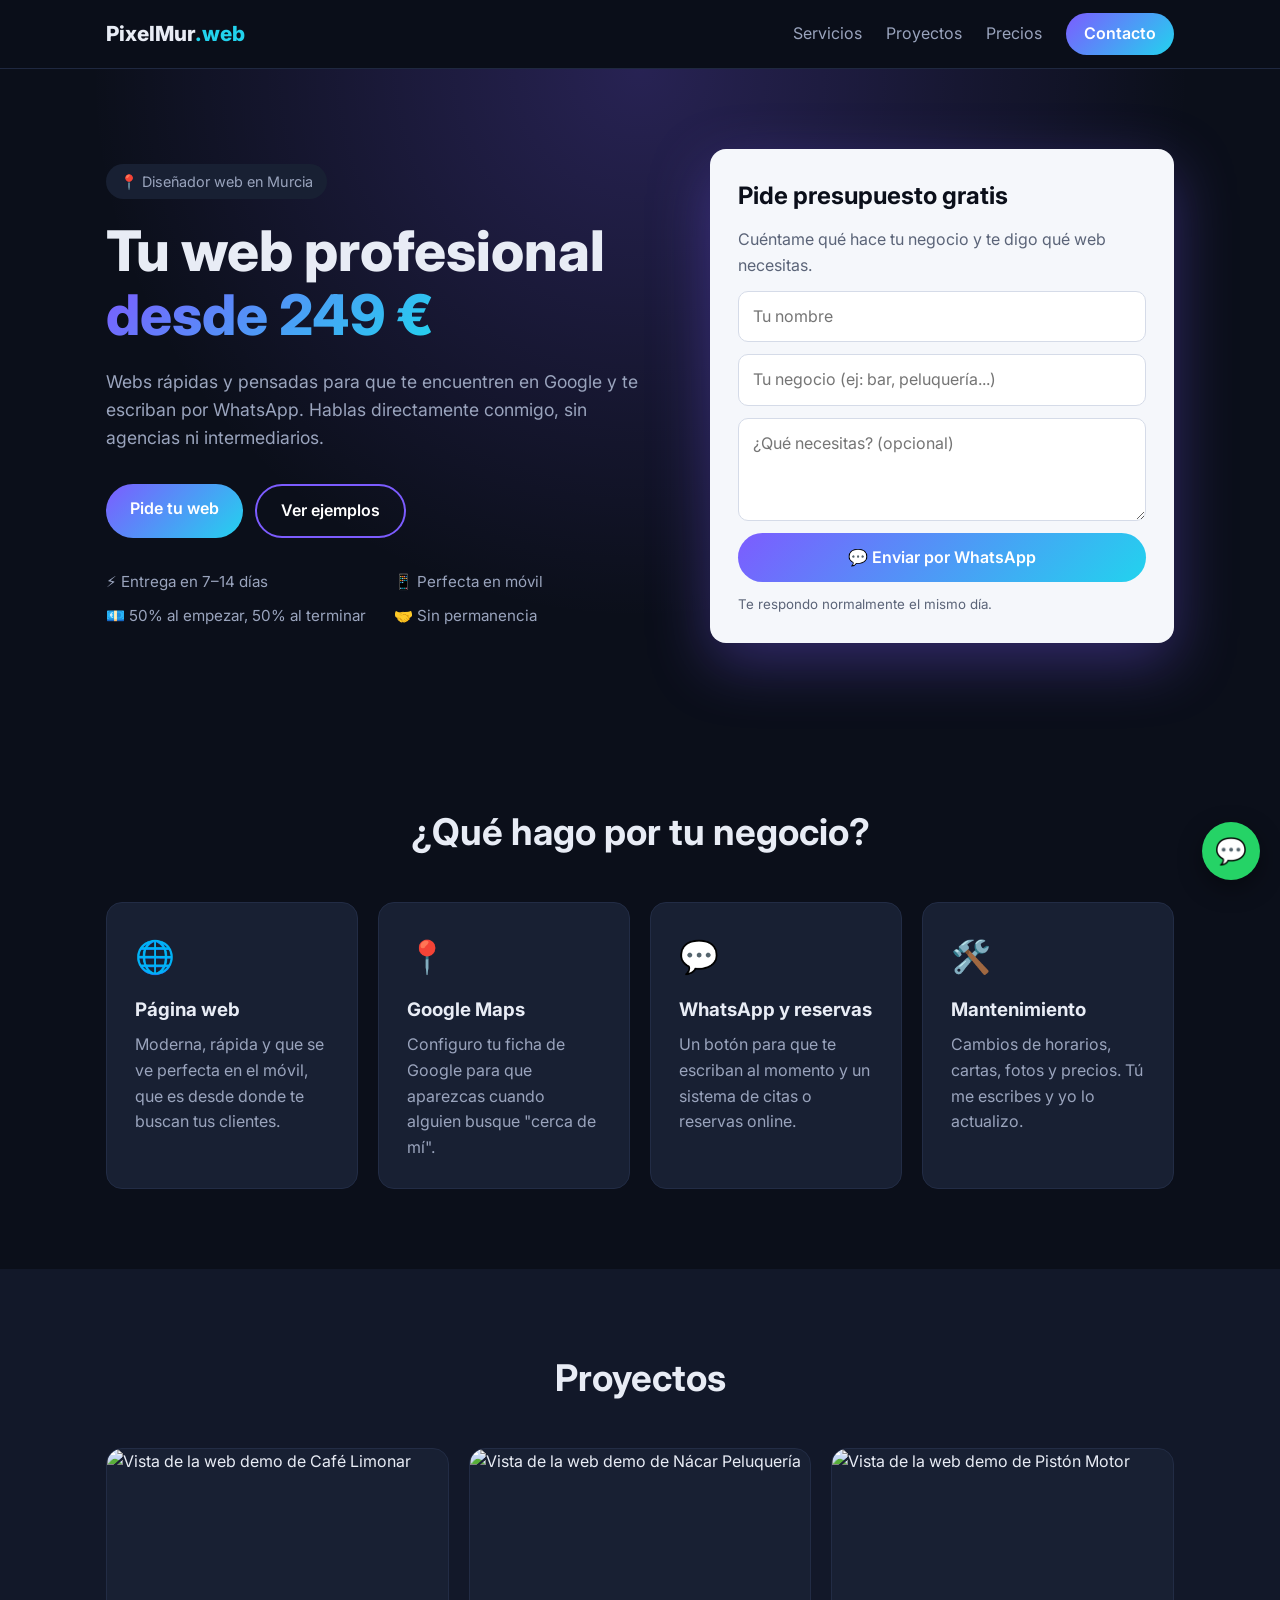
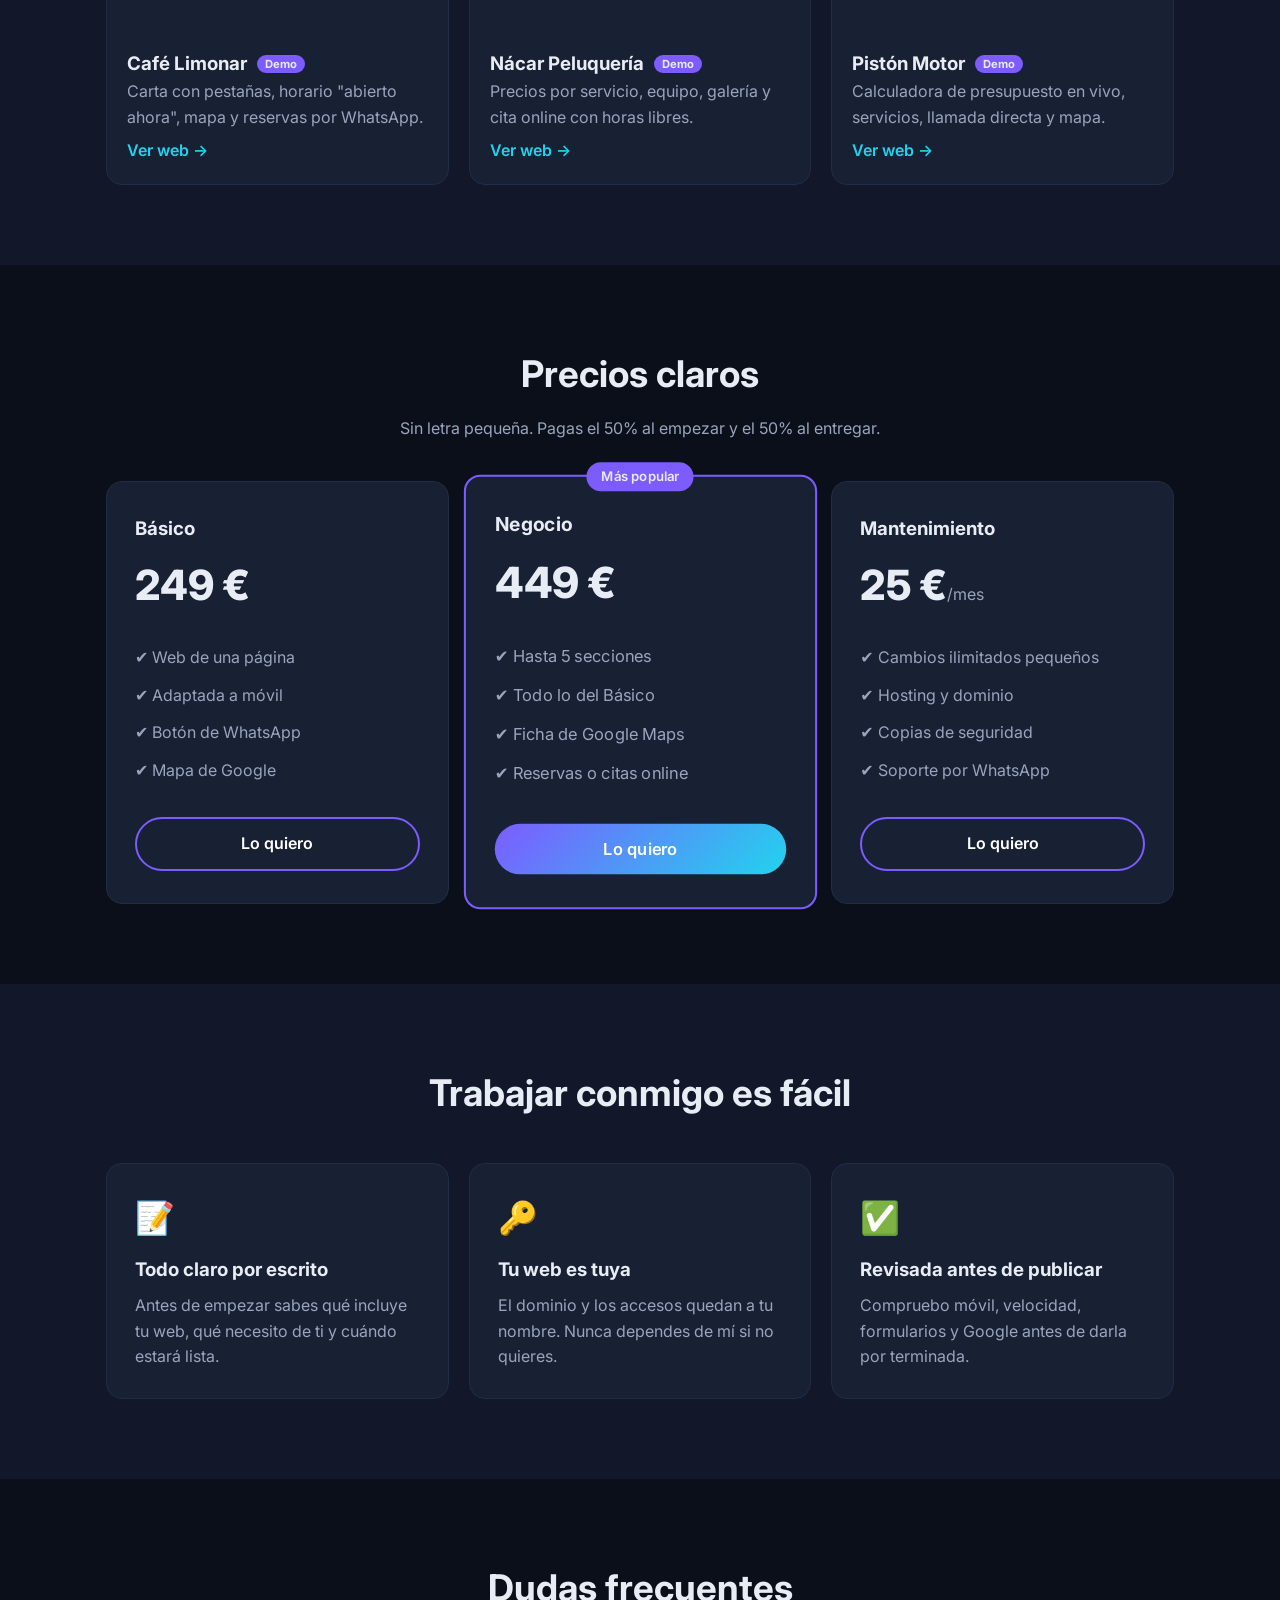
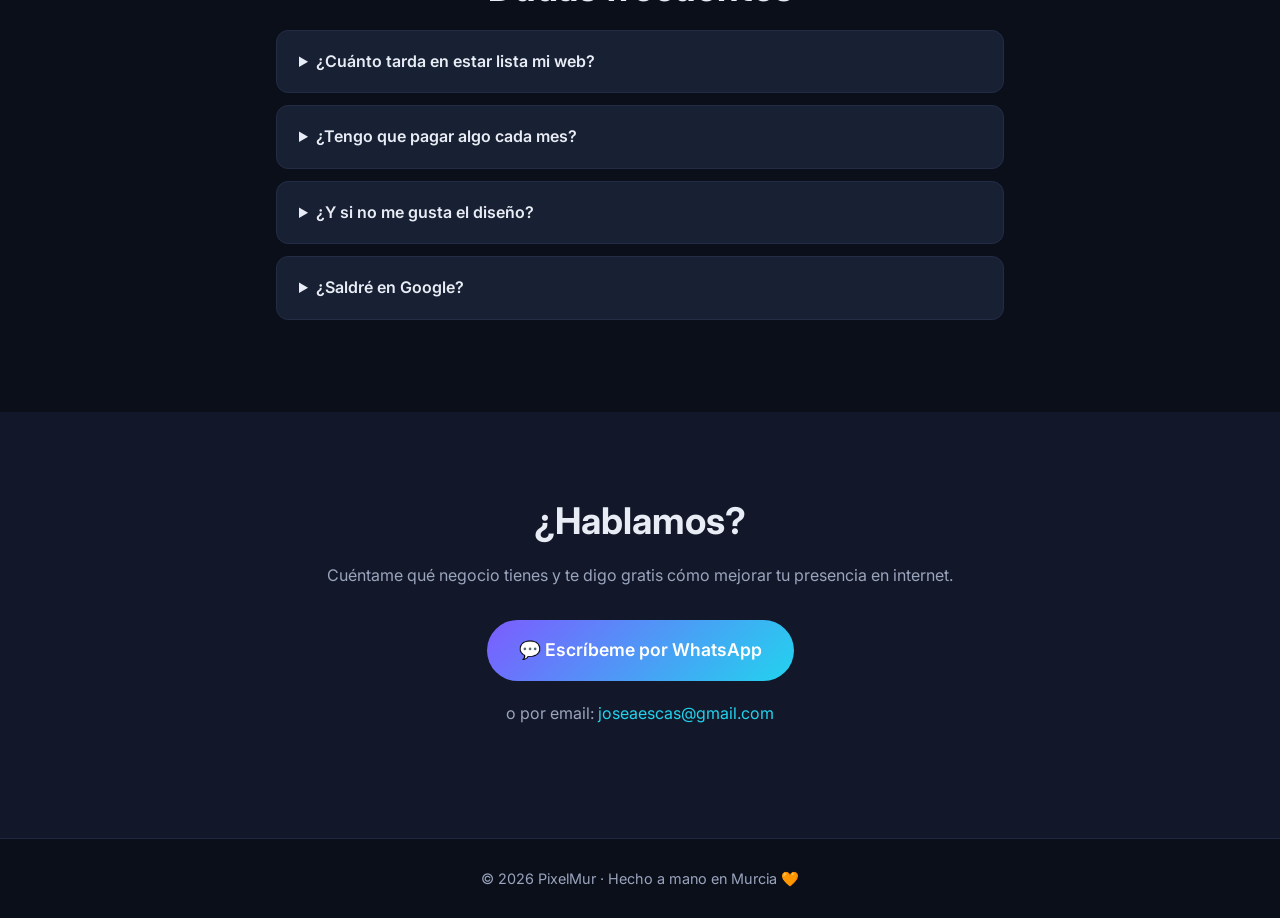
==== index.html @ f1390330 "Portfolio PixelMur con 3 demos Co-Authored-By: Claude Opus 5.5 <noreply@anthropic.com>" ====
<!DOCTYPE html>
<html lang="es">
<head>
  <meta charset="UTF-8">
  <!-- Esta línea hace que la web se vea bien en el móvil -->
  <meta name="viewport" content="width=device-width, initial-scale=1.0">
  <title>PixelMur · Páginas web para negocios en Murcia</title>
  <!-- La descripción es lo que sale en Google debajo del título -->
  <meta name="description" content="Diseño páginas web rápidas y modernas para negocios de Murcia: web, Google Maps, WhatsApp y reservas online.">
  <link rel="preconnect" href="https://fonts.googleapis.com">
  <link href="https://fonts.googleapis.com/css2?family=Inter:wght@400;600;800&display=swap" rel="stylesheet">
  <link rel="stylesheet" href="styles.css">
</head>
<body>

  <!-- ========== CABECERA / MENÚ ========== -->
  <header class="header">
    <div class="container header__inner">
      <a href="#" class="logo">PixelMur<span>.web</span></a>
      <nav class="nav">
        <a href="#servicios">Servicios</a>
        <a href="#proyectos">Proyectos</a>
        <a href="#precios">Precios</a>
        <a href="#contacto" class="btn btn--small">Contacto</a>
      </nav>
    </div>
  </header>

  <!-- ========== HERO (lo primero que se ve) ========== -->
  <!-- Hero en dos columnas: texto a la izquierda, formulario a la derecha -->
  <section class="hero">
    <div class="container hero__grid">
      <div class="hero__left">
        <p class="tag">📍 Diseñador web en Murcia</p>
        <h1>Tu web profesional <span class="highlight">desde 249 €</span></h1>
        <p class="hero__text">
          Webs rápidas y pensadas para que te encuentren en Google y te escriban por WhatsApp.
          Hablas directamente conmigo, sin agencias ni intermediarios.
        </p>
        <div class="hero__buttons">
          <a href="#contacto" class="btn">Pide tu web</a>
          <a href="#proyectos" class="btn btn--ghost">Ver ejemplos</a>
        </div>
        <!-- Puntos de confianza: resuelven dudas antes de que pregunten -->
        <ul class="trust">
          <li>⚡ Entrega en 7–14 días</li>
          <li>📱 Perfecta en móvil</li>
          <li>💶 50% al empezar, 50% al terminar</li>
          <li>🤝 Sin permanencia</li>
        </ul>
      </div>

      <!-- Formulario: al enviarlo abre WhatsApp con el mensaje ya escrito (ver script.js).
           No necesita servidor ni guarda datos. -->
      <form class="quote" id="quote-form">
        <h2>Pide presupuesto gratis</h2>
        <p>Cuéntame qué hace tu negocio y te digo qué web necesitas.</p>
        <input type="text" id="q-name" placeholder="Tu nombre" required>
        <input type="text" id="q-business" placeholder="Tu negocio (ej: bar, peluquería...)" required>
        <textarea id="q-msg" rows="3" placeholder="¿Qué necesitas? (opcional)"></textarea>
        <button type="submit" class="btn">💬 Enviar por WhatsApp</button>
        <small>Te respondo normalmente el mismo día.</small>
      </form>
    </div>
  </section>

  <!-- ========== SERVICIOS ========== -->
  <section id="servicios" class="section">
    <div class="container">
      <h2>¿Qué hago por tu negocio?</h2>
      <!-- "grid" coloca las tarjetas en columnas (mira styles.css) -->
      <div class="grid">
        <article class="card">
          <div class="card__icon">🌐</div>
          <h3>Página web</h3>
          <p>Moderna, rápida y que se ve perfecta en el móvil, que es desde donde te buscan tus clientes.</p>
        </article>
        <article class="card">
          <div class="card__icon">📍</div>
          <h3>Google Maps</h3>
          <p>Configuro tu ficha de Google para que aparezcas cuando alguien busque "cerca de mí".</p>
        </article>
        <article class="card">
          <div class="card__icon">💬</div>
          <h3>WhatsApp y reservas</h3>
          <p>Un botón para que te escriban al momento y un sistema de citas o reservas online.</p>
        </article>
        <article class="card">
          <div class="card__icon">🛠️</div>
          <h3>Mantenimiento</h3>
          <p>Cambios de horarios, cartas, fotos y precios. Tú me escribes y yo lo actualizo.</p>
        </article>
      </div>
    </div>
  </section>

  <!-- ========== PROYECTOS ========== -->
  <!-- Cada tarjeta enlaza a una demo de la carpeta demos/. Cuando tengas clientes, añade aquí sus webs -->
  <section id="proyectos" class="section section--alt">
    <div class="container">
      <h2>Proyectos</h2>
      <div class="grid grid--3">
        <!-- Proyecto real: toda la tarjeta es un enlace a la demo -->
        <a class="project project--link" href="demos/cafeteria/" target="_blank">
          <img class="project__photo" src="https://images.unsplash.com/photo-1554118811-1e0d58224f24?w=700&q=70" alt="Vista de la web demo de Café Limonar" loading="lazy">
          <div class="project__body">
            <h3>Café Limonar <span class="project__tag">Demo</span></h3>
            <p>Carta con pestañas, horario "abierto ahora", mapa y reservas por WhatsApp.</p>
            <p class="project__cta">Ver web →</p>
          </div>
        </a>
        <a class="project project--link" href="demos/peluqueria/" target="_blank">
          <img class="project__photo" src="https://images.unsplash.com/photo-1560066984-138dadb4c035?w=700&q=70" alt="Vista de la web demo de Nácar Peluquería" loading="lazy">
          <div class="project__body">
            <h3>Nácar Peluquería <span class="project__tag">Demo</span></h3>
            <p>Precios por servicio, equipo, galería y cita online con horas libres.</p>
            <p class="project__cta">Ver web →</p>
          </div>
        </a>
        <a class="project project--link" href="demos/taller/" target="_blank">
          <img class="project__photo" src="https://images.unsplash.com/photo-1619642751034-765dfdf7c58e?w=700&q=70" alt="Vista de la web demo de Pistón Motor" loading="lazy">
          <div class="project__body">
            <h3>Pistón Motor <span class="project__tag">Demo</span></h3>
            <p>Calculadora de presupuesto en vivo, servicios, llamada directa y mapa.</p>
            <p class="project__cta">Ver web →</p>
          </div>
        </a>
      </div>
    </div>
  </section>

  <!-- ========== PRECIOS ========== -->
  <section id="precios" class="section">
    <div class="container">
      <h2>Precios claros</h2>
      <p class="section__subtitle">Sin letra pequeña. Pagas el 50% al empezar y el 50% al entregar.</p>
      <div class="grid grid--3">
        <article class="price">
          <h3>Básico</h3>
          <p class="price__amount">249 €</p>
          <ul>
            <li>✔ Web de una página</li>
            <li>✔ Adaptada a móvil</li>
            <li>✔ Botón de WhatsApp</li>
            <li>✔ Mapa de Google</li>
          </ul>
          <a href="#contacto" class="btn btn--ghost">Lo quiero</a>
        </article>
        <!-- "price--featured" destaca el plan que más te interesa vender -->
        <article class="price price--featured">
          <p class="price__badge">Más popular</p>
          <h3>Negocio</h3>
          <p class="price__amount">449 €</p>
          <ul>
            <li>✔ Hasta 5 secciones</li>
            <li>✔ Todo lo del Básico</li>
            <li>✔ Ficha de Google Maps</li>
            <li>✔ Reservas o citas online</li>
          </ul>
          <a href="#contacto" class="btn">Lo quiero</a>
        </article>
        <article class="price">
          <h3>Mantenimiento</h3>
          <p class="price__amount">25 €<span>/mes</span></p>
          <ul>
            <li>✔ Cambios ilimitados pequeños</li>
            <li>✔ Hosting y dominio</li>
            <li>✔ Copias de seguridad</li>
            <li>✔ Soporte por WhatsApp</li>
          </ul>
          <a href="#contacto" class="btn btn--ghost">Lo quiero</a>
        </article>
      </div>
    </div>
  </section>

  <!-- ========== POR QUÉ YO / GARANTÍAS ========== -->
  <section class="section section--alt">
    <div class="container">
      <h2>Trabajar conmigo es fácil</h2>
      <div class="grid grid--3">
        <article class="card">
          <div class="card__icon">📝</div>
          <h3>Todo claro por escrito</h3>
          <p>Antes de empezar sabes qué incluye tu web, qué necesito de ti y cuándo estará lista.</p>
        </article>
        <article class="card">
          <div class="card__icon">🔑</div>
          <h3>Tu web es tuya</h3>
          <p>El dominio y los accesos quedan a tu nombre. Nunca dependes de mí si no quieres.</p>
        </article>
        <article class="card">
          <div class="card__icon">✅</div>
          <h3>Revisada antes de publicar</h3>
          <p>Compruebo móvil, velocidad, formularios y Google antes de darla por terminada.</p>
        </article>
      </div>
    </div>
  </section>

  <!-- ========== PREGUNTAS FRECUENTES ========== -->
  <!-- <details> es un desplegable nativo de HTML: no necesita JavaScript -->
  <section class="section">
    <div class="container faq">
      <h2>Dudas frecuentes</h2>
      <details>
        <summary>¿Cuánto tarda en estar lista mi web?</summary>
        <p>Entre 7 y 14 días desde que me envías los textos y las fotos de tu negocio.</p>
      </details>
      <details>
        <summary>¿Tengo que pagar algo cada mes?</summary>
        <p>No es obligatorio. El mantenimiento (25 €/mes) es opcional e incluye hosting, dominio y cambios. Si prefieres, te lo dejo todo configurado y lo gestionas tú.</p>
      </details>
      <details>
        <summary>¿Y si no me gusta el diseño?</summary>
        <p>Antes de programar te enseño una propuesta y hacemos los cambios que necesites. Pagas el segundo 50% solo cuando la web te convence.</p>
      </details>
      <details>
        <summary>¿Saldré en Google?</summary>
        <p>Preparo la web y tu ficha de Google Maps para que aparezcas en búsquedas de tu zona, como "peluquería en Murcia".</p>
      </details>
    </div>
  </section>

  <!-- ========== CONTACTO ========== -->
  <section id="contacto" class="section section--alt">
    <div class="container contact">
      <h2>¿Hablamos?</h2>
      <p>Cuéntame qué negocio tienes y te digo gratis cómo mejorar tu presencia en internet.</p>
      <!-- Tu WhatsApp: formato 34 + móvil, sin espacios -->
      <a class="btn btn--big" href="https://wa.me/34622577149?text=Hola,%20me%20interesa%20una%20web%20para%20mi%20negocio" target="_blank" rel="noopener">
        💬 Escríbeme por WhatsApp
      </a>
      <p class="contact__mail">o por email: <a href="mailto:joseaescas@gmail.com">joseaescas@gmail.com</a></p>
    </div>
  </section>

  <footer class="footer">
    <div class="container">
      <p>© 2026 PixelMur · Hecho a mano en Murcia 🧡</p>
    </div>
  </footer>

  <!-- Botón flotante de WhatsApp (siempre visible abajo a la derecha) -->
  <!-- Botón flotante con tu WhatsApp -->
  <a class="wa-float" href="https://wa.me/34622577149" target="_blank" rel="noopener" aria-label="Escríbeme por WhatsApp">💬</a>

  <script src="script.js"></script>
</body>
</html>
---- styles.css ----
/* =====================================================
   VARIABLES: cambia aquí los colores y cambia toda la web
   ===================================================== */
:root {
  --bg: #0b0f1a;          /* fondo principal (oscuro, estilo gamer/tech) */
  --bg-alt: #121829;      /* fondo de secciones alternas */
  --card: #182033;        /* fondo de tarjetas */
  --text: #e8ecf5;        /* texto principal */
  --muted: #9aa4bd;       /* texto secundario */
  --accent: #7c5cff;      /* color principal (morado) */
  --accent-2: #22d3ee;    /* color secundario (cian) */
  --radius: 16px;         /* esquinas redondeadas */
}

/* Reset básico: quita márgenes raros del navegador */
* { margin: 0; padding: 0; box-sizing: border-box; }

html { scroll-behavior: smooth; } /* scroll suave al pulsar el menú */

body {
  font-family: "Inter", system-ui, sans-serif;
  background: var(--bg);
  color: var(--text);
  line-height: 1.6;
}

a { color: inherit; text-decoration: none; }

/* El contenedor centra el contenido y limita su ancho */
.container {
  width: 100%;
  max-width: 1100px;
  margin: 0 auto;
  padding: 0 16px;
}

/* ========== BOTONES ========== */
.btn {
  display: inline-block;
  padding: 12px 24px;
  border-radius: 999px;
  font-weight: 600;
  background: linear-gradient(135deg, var(--accent), var(--accent-2));
  color: #fff;
  transition: transform .2s, box-shadow .2s;
}
.btn:hover {
  transform: translateY(-2px);
  box-shadow: 0 8px 24px rgba(124, 92, 255, .4);
}
.btn--ghost { background: transparent; border: 2px solid var(--accent); }
.btn--small { padding: 8px 18px; }
.btn--big { padding: 16px 32px; font-size: 1.1rem; }

/* ========== CABECERA ========== */
.header {
  position: sticky;   /* se queda fija arriba al hacer scroll */
  top: 0;
  z-index: 10;
  background: rgba(11, 15, 26, .85);
  backdrop-filter: blur(10px);
  border-bottom: 1px solid #1f2840;
}
.header__inner {
  display: flex;      /* pone logo y menú en la misma fila */
  justify-content: space-between;
  align-items: center;
  height: 68px;
}
.logo { font-weight: 800; font-size: 1.3rem; }
.logo span { color: var(--accent-2); }
.nav { display: flex; gap: 24px; align-items: center; }
.nav a:not(.btn) { color: var(--muted); }
.nav a:not(.btn):hover { color: var(--text); }

/* ========== HERO ========== */
.hero {
  padding: 110px 0 90px;
  text-align: center;
  background: radial-gradient(circle at 50% 0%, rgba(124, 92, 255, .25), transparent 60%);
}
.tag {
  display: inline-block;
  padding: 6px 14px;
  border-radius: 999px;
  background: var(--card);
  color: var(--muted);
  font-size: .9rem;
  margin-bottom: 20px;
}
.hero h1 {
  font-size: clamp(2rem, 6vw, 3.5rem); /* tamaño que se adapta a la pantalla */
  line-height: 1.15;
  font-weight: 800;
  margin-bottom: 20px;
}
.highlight {
  background: linear-gradient(135deg, var(--accent), var(--accent-2));
  -webkit-background-clip: text;
  background-clip: text;
  color: transparent;
}
.hero__text {
  max-width: 620px;
  margin: 0 auto 32px;
  color: var(--muted);
  font-size: 1.1rem;
}
.hero__buttons { display: flex; gap: 12px; flex-wrap: wrap; }

/* Hero en 2 columnas: texto | formulario */
.hero { text-align: left; padding: 80px 0; }
.hero__grid {
  display: grid;
  grid-template-columns: 1.2fr 1fr;
  gap: 48px;
  align-items: center;
}
.hero__text { margin: 0 0 32px; }

/* Lista de puntos de confianza en 2 columnas */
.trust {
  list-style: none;
  display: grid;
  grid-template-columns: 1fr 1fr;
  gap: 10px 20px;
  margin-top: 32px;
  color: var(--muted);
  font-size: .95rem;
}

/* Tarjeta del formulario (fondo claro para que destaque) */
.quote {
  background: #f5f7fb;
  color: #0b0f1a;
  padding: 28px;
  border-radius: var(--radius);
  box-shadow: 0 20px 60px rgba(124, 92, 255, .35);
  display: flex;
  flex-direction: column;
  gap: 12px;
}
.quote h2 { font-size: 1.5rem; }
.quote p, .quote small { color: #5b6478; }
.quote input, .quote textarea {
  font: inherit;
  padding: 12px 14px;
  border: 1px solid #d5dbe8;
  border-radius: 10px;
  background: #fff;
}
.quote input:focus, .quote textarea:focus { outline: 2px solid var(--accent); border-color: transparent; }
.quote .btn { border: none; cursor: pointer; font: inherit; font-weight: 600; }

/* ========== FAQ ========== */
.faq { max-width: 760px; }
.faq h2 { margin-bottom: 32px; }
.faq details {
  background: var(--card);
  border: 1px solid #222c45;
  border-radius: 12px;
  padding: 18px 22px;
  margin-bottom: 12px;
}
.faq summary { cursor: pointer; font-weight: 600; }
.faq details p { color: var(--muted); margin-top: 10px; }

/* ========== BOTÓN FLOTANTE WHATSAPP ========== */
.wa-float {
  position: fixed;
  right: 20px;
  bottom: 20px;
  width: 58px;
  height: 58px;
  border-radius: 50%;
  background: #25d366;
  display: grid;
  place-items: center;
  font-size: 1.6rem;
  box-shadow: 0 8px 24px rgba(0, 0, 0, .4);
  z-index: 20;
  transition: transform .2s;
}
.wa-float:hover { transform: scale(1.1); }

/* ========== SECCIONES ========== */
.section { padding: 80px 0; }
.section--alt { background: var(--bg-alt); }
.section h2 {
  font-size: clamp(1.6rem, 4vw, 2.3rem);
  text-align: center;
  margin-bottom: 12px;
}
.section__subtitle { text-align: center; color: var(--muted); margin-bottom: 40px; }
.section h2 + .grid { margin-top: 40px; }

/* GRID: columnas automáticas que se ajustan al ancho */
.grid {
  display: grid;
  grid-template-columns: repeat(auto-fit, minmax(230px, 1fr));
  gap: 20px;
}
.grid--3 { grid-template-columns: repeat(auto-fit, minmax(280px, 1fr)); }

/* ========== TARJETAS DE SERVICIOS ========== */
.card {
  background: var(--card);
  padding: 28px;
  border-radius: var(--radius);
  border: 1px solid #222c45;
  transition: transform .2s, border-color .2s;
}
.card:hover { transform: translateY(-4px); border-color: var(--accent); }
.card__icon { font-size: 2rem; margin-bottom: 12px; }
.card h3 { margin-bottom: 8px; }
.card p { color: var(--muted); }

/* ========== PROYECTOS ========== */
.project {
  background: var(--card);
  border-radius: var(--radius);
  overflow: hidden;
  border: 1px solid #222c45;
}
.project__body { padding: 20px; }

/* Tarjeta de proyecto con enlace y foto real */
.project--link { display: block; transition: transform .2s, border-color .2s; }
.project--link:hover { transform: translateY(-4px); border-color: var(--accent); }
.project__photo { width: 100%; height: 180px; object-fit: cover; display: block; }
.project__tag { font-family: "Inter", sans-serif; font-size: .7rem; padding: 2px 8px; border-radius: 999px; background: var(--accent); vertical-align: middle; margin-left: 6px; }
.project__cta { color: var(--accent-2) !important; font-weight: 600; margin-top: 8px; }
.project__body p { color: var(--muted); }

/* ========== PRECIOS ========== */
.price {
  position: relative;
  background: var(--card);
  padding: 32px 28px;
  border-radius: var(--radius);
  border: 1px solid #222c45;
  display: flex;
  flex-direction: column;
}
.price--featured { border: 2px solid var(--accent); transform: scale(1.03); }
.price__badge {
  position: absolute;
  top: -14px;
  left: 50%;
  transform: translateX(-50%);
  background: var(--accent);
  padding: 4px 14px;
  border-radius: 999px;
  font-size: .8rem;
  font-weight: 600;
}
.price__amount { font-size: 2.6rem; font-weight: 800; margin: 8px 0 20px; }
.price__amount span { font-size: 1rem; color: var(--muted); font-weight: 400; }
.price ul { list-style: none; margin-bottom: 28px; flex-grow: 1; }
.price li { padding: 6px 0; color: var(--muted); }
.price .btn { text-align: center; }

/* ========== CONTACTO ========== */
.contact { text-align: center; }
.contact > p { color: var(--muted); margin-bottom: 32px; }
.contact__mail { margin-top: 20px; color: var(--muted); }
.contact__mail a { color: var(--accent-2); }

/* ========== PIE ========== */
.footer {
  padding: 28px 0;
  text-align: center;
  color: var(--muted);
  font-size: .9rem;
  border-top: 1px solid #1f2840;
}

/* =====================================================
   MÓVIL: estas reglas solo se aplican en pantallas pequeñas
   ===================================================== */
@media (max-width: 900px) {
  .hero__grid { grid-template-columns: 1fr; } /* formulario debajo del texto */
}

@media (max-width: 640px) {
  .trust { grid-template-columns: 1fr; }
  .nav a:not(.btn) { display: none; } /* en móvil solo dejamos el botón */
  .hero { padding: 80px 0 60px; }
  .price--featured { transform: none; }
}
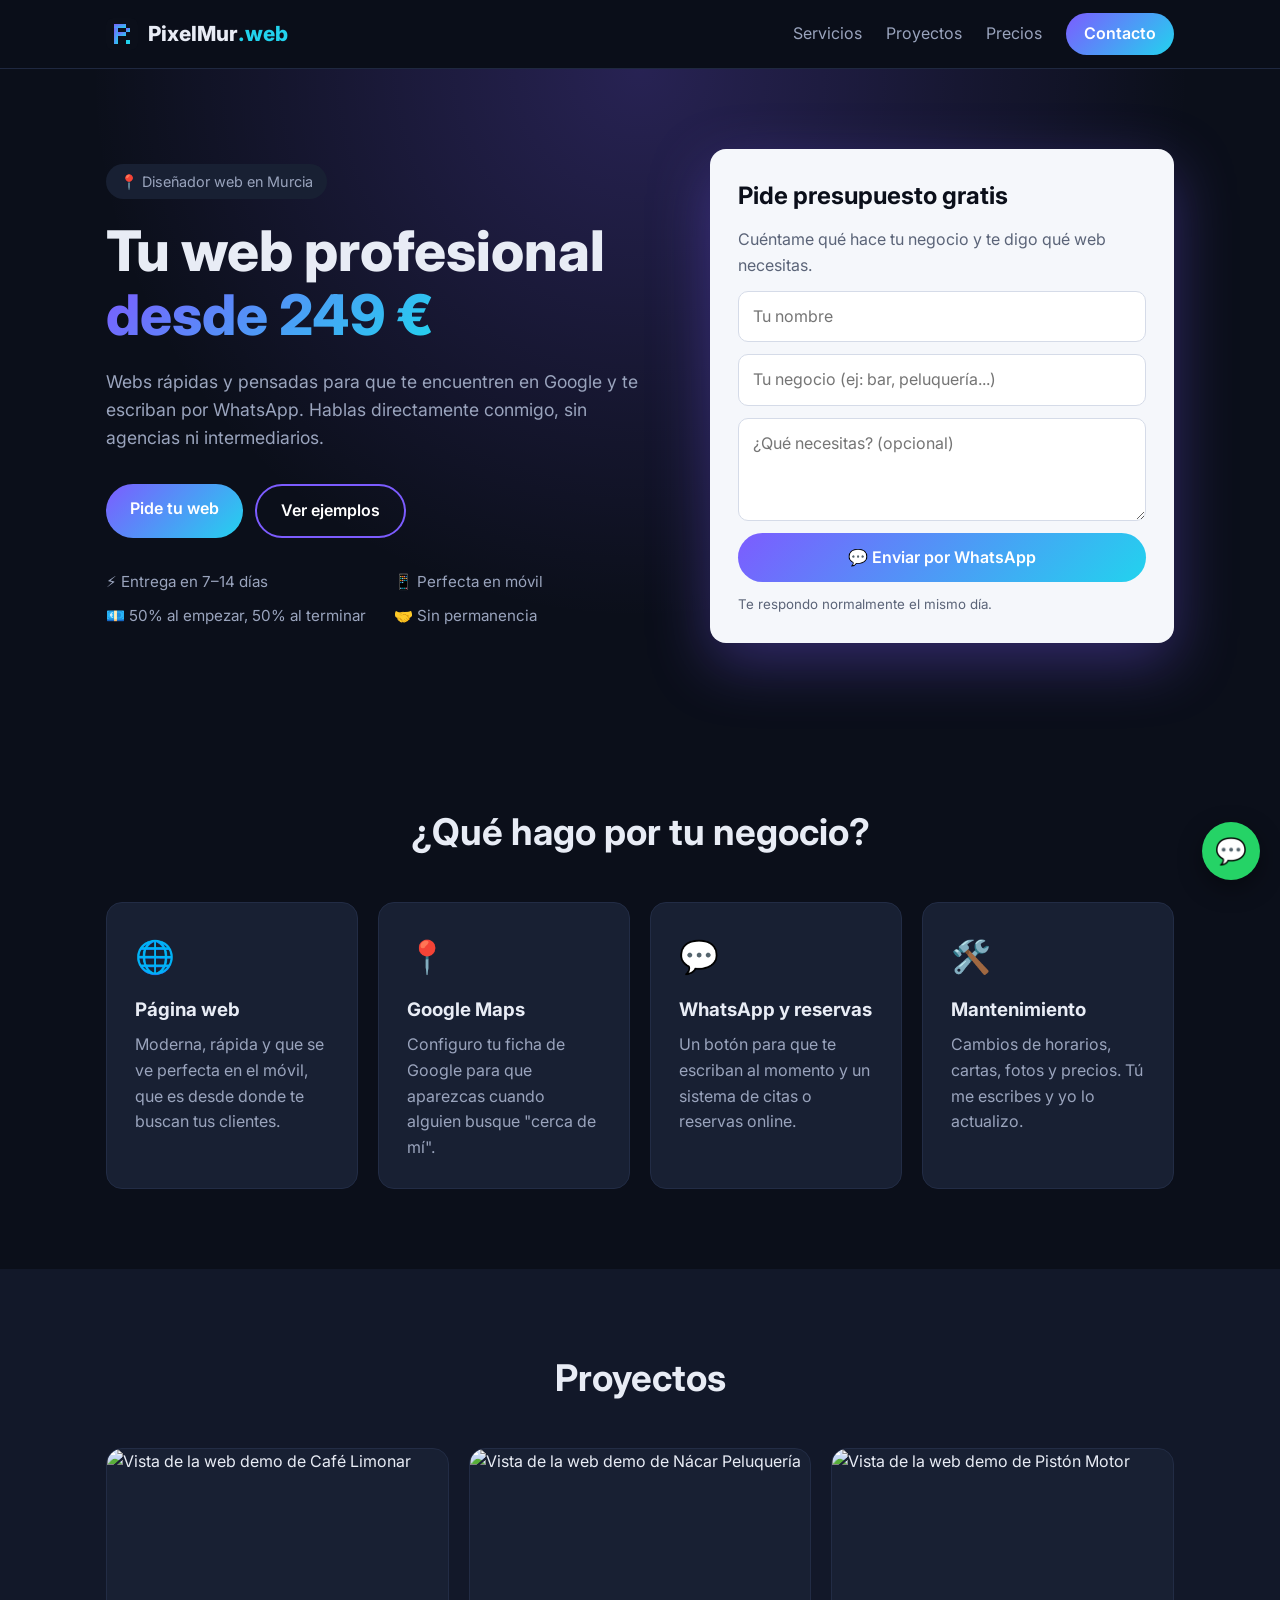
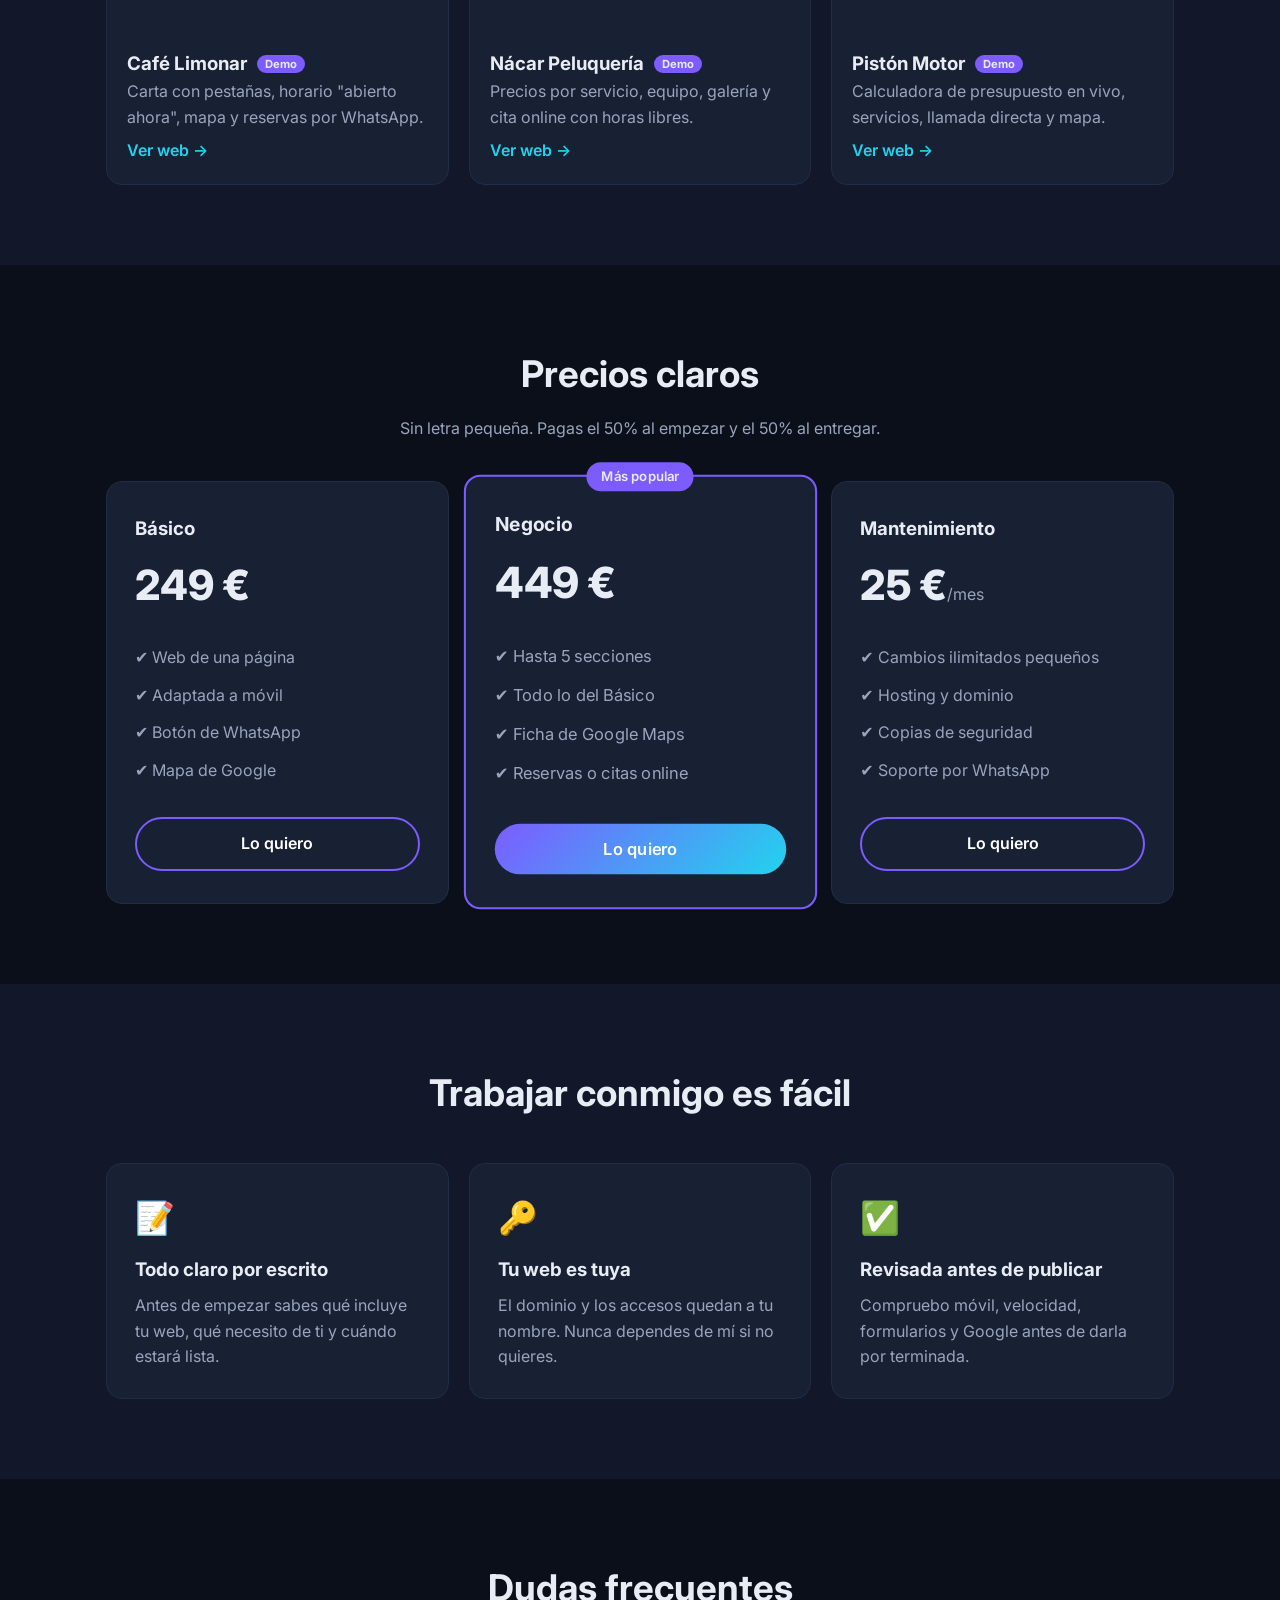
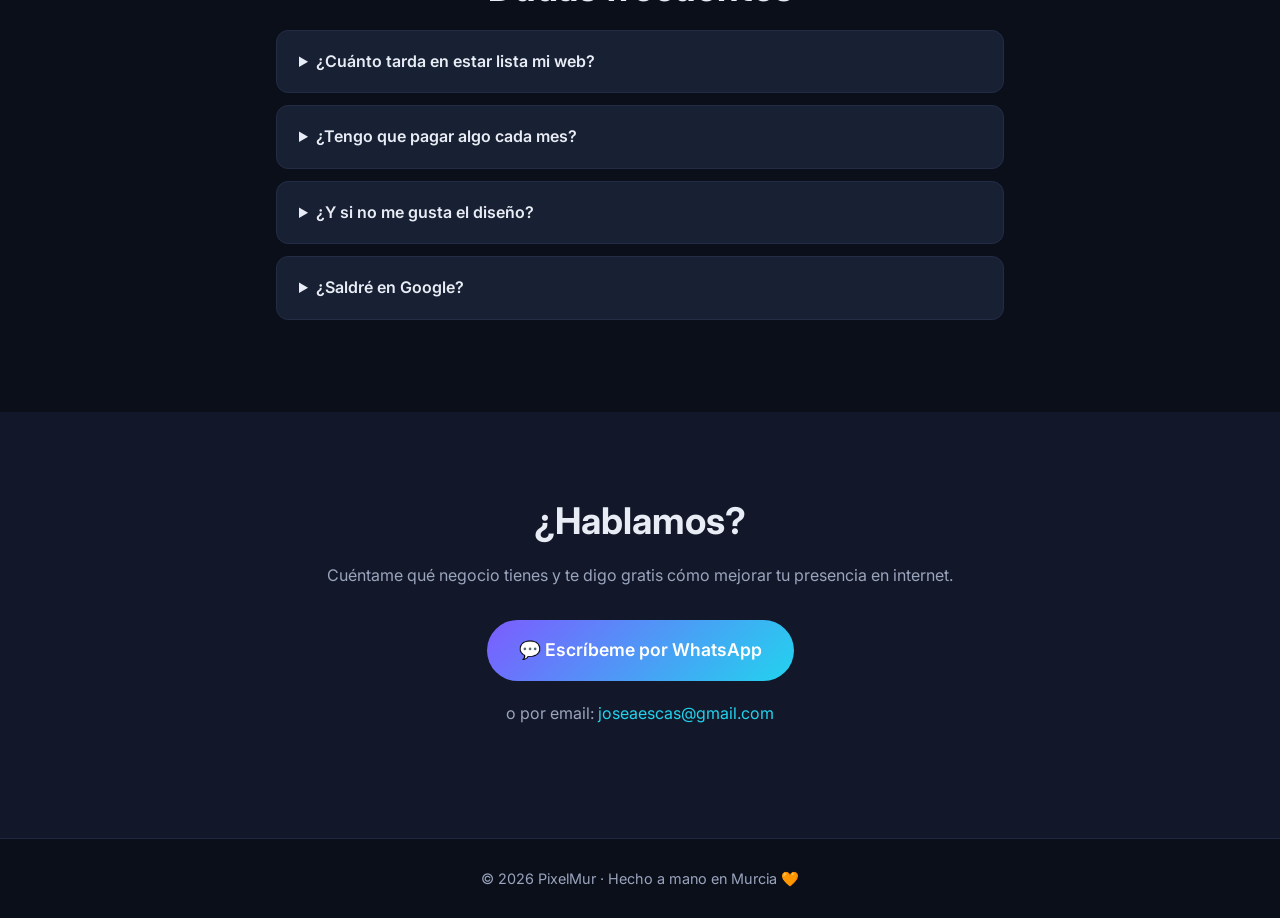
==== commit 3e4ad35a: "Añadir logo PixelMur y favicons a las demos Co-Authored-By: Claude Opus 5.5 <noreply@anthropic.com>" ====
--- a/index.html
+++ b/index.html
@@ -9,6 +9,8 @@
   <meta name="description" content="Diseño páginas web rápidas y modernas para negocios de Murcia: web, Google Maps, WhatsApp y reservas online.">
   <link rel="preconnect" href="https://fonts.googleapis.com">
   <link href="https://fonts.googleapis.com/css2?family=Inter:wght@400;600;800&display=swap" rel="stylesheet">
+  <!-- Icono de la pestaña del navegador -->
+  <link rel="icon" href="favicon.svg" type="image/svg+xml">
   <link rel="stylesheet" href="styles.css">
 </head>
 <body>
@@ -16,7 +18,7 @@
   <!-- ========== CABECERA / MENÚ ========== -->
   <header class="header">
     <div class="container header__inner">
-      <a href="#" class="logo">PixelMur<span>.web</span></a>
+      <a href="#" class="logo"><img src="favicon.svg" alt="" width="32" height="32">PixelMur<span>.web</span></a>
       <nav class="nav">
         <a href="#servicios">Servicios</a>
         <a href="#proyectos">Proyectos</a>
--- a/styles.css
+++ b/styles.css
@@ -67,7 +67,8 @@
   align-items: center;
   height: 68px;
 }
-.logo { font-weight: 800; font-size: 1.3rem; }
+.logo { font-weight: 800; font-size: 1.3rem; display: flex; align-items: center; }
+.logo img { margin-right: 10px; }
 .logo span { color: var(--accent-2); }
 .nav { display: flex; gap: 24px; align-items: center; }
 .nav a:not(.btn) { color: var(--muted); }
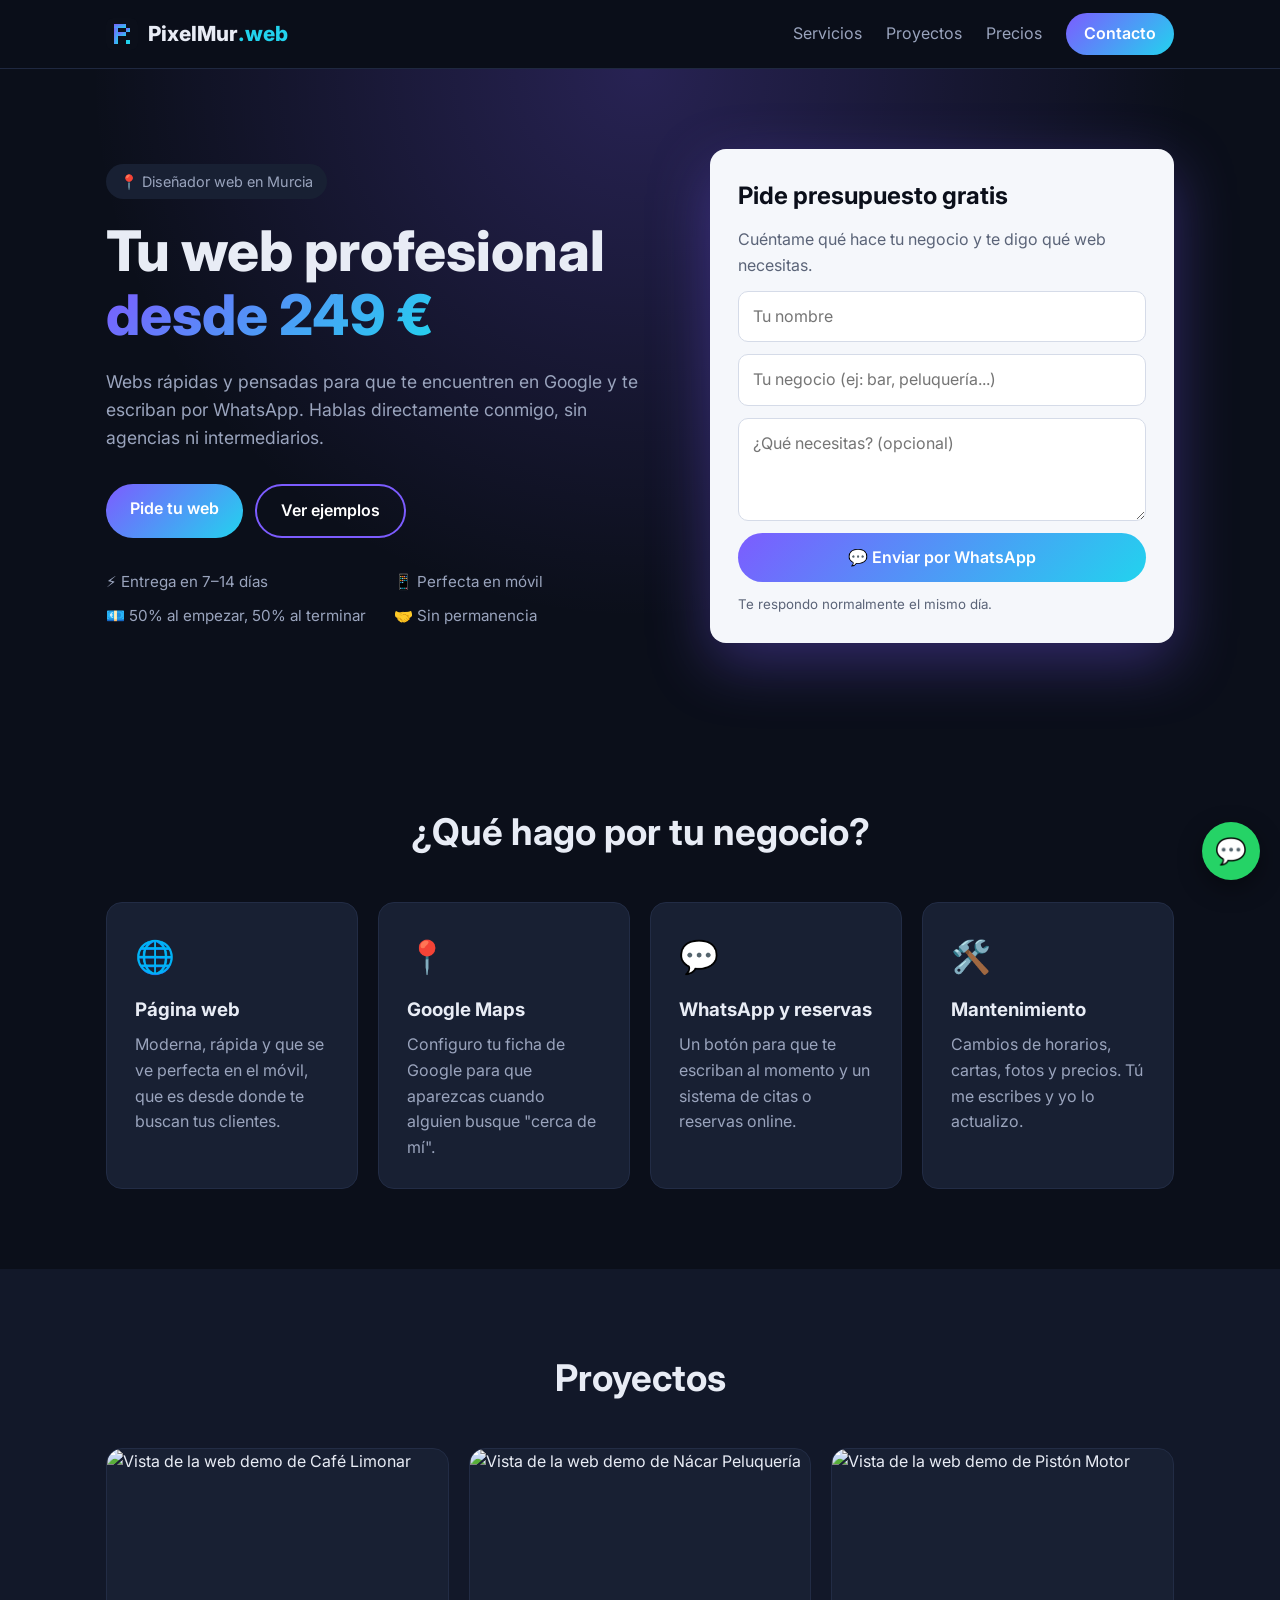
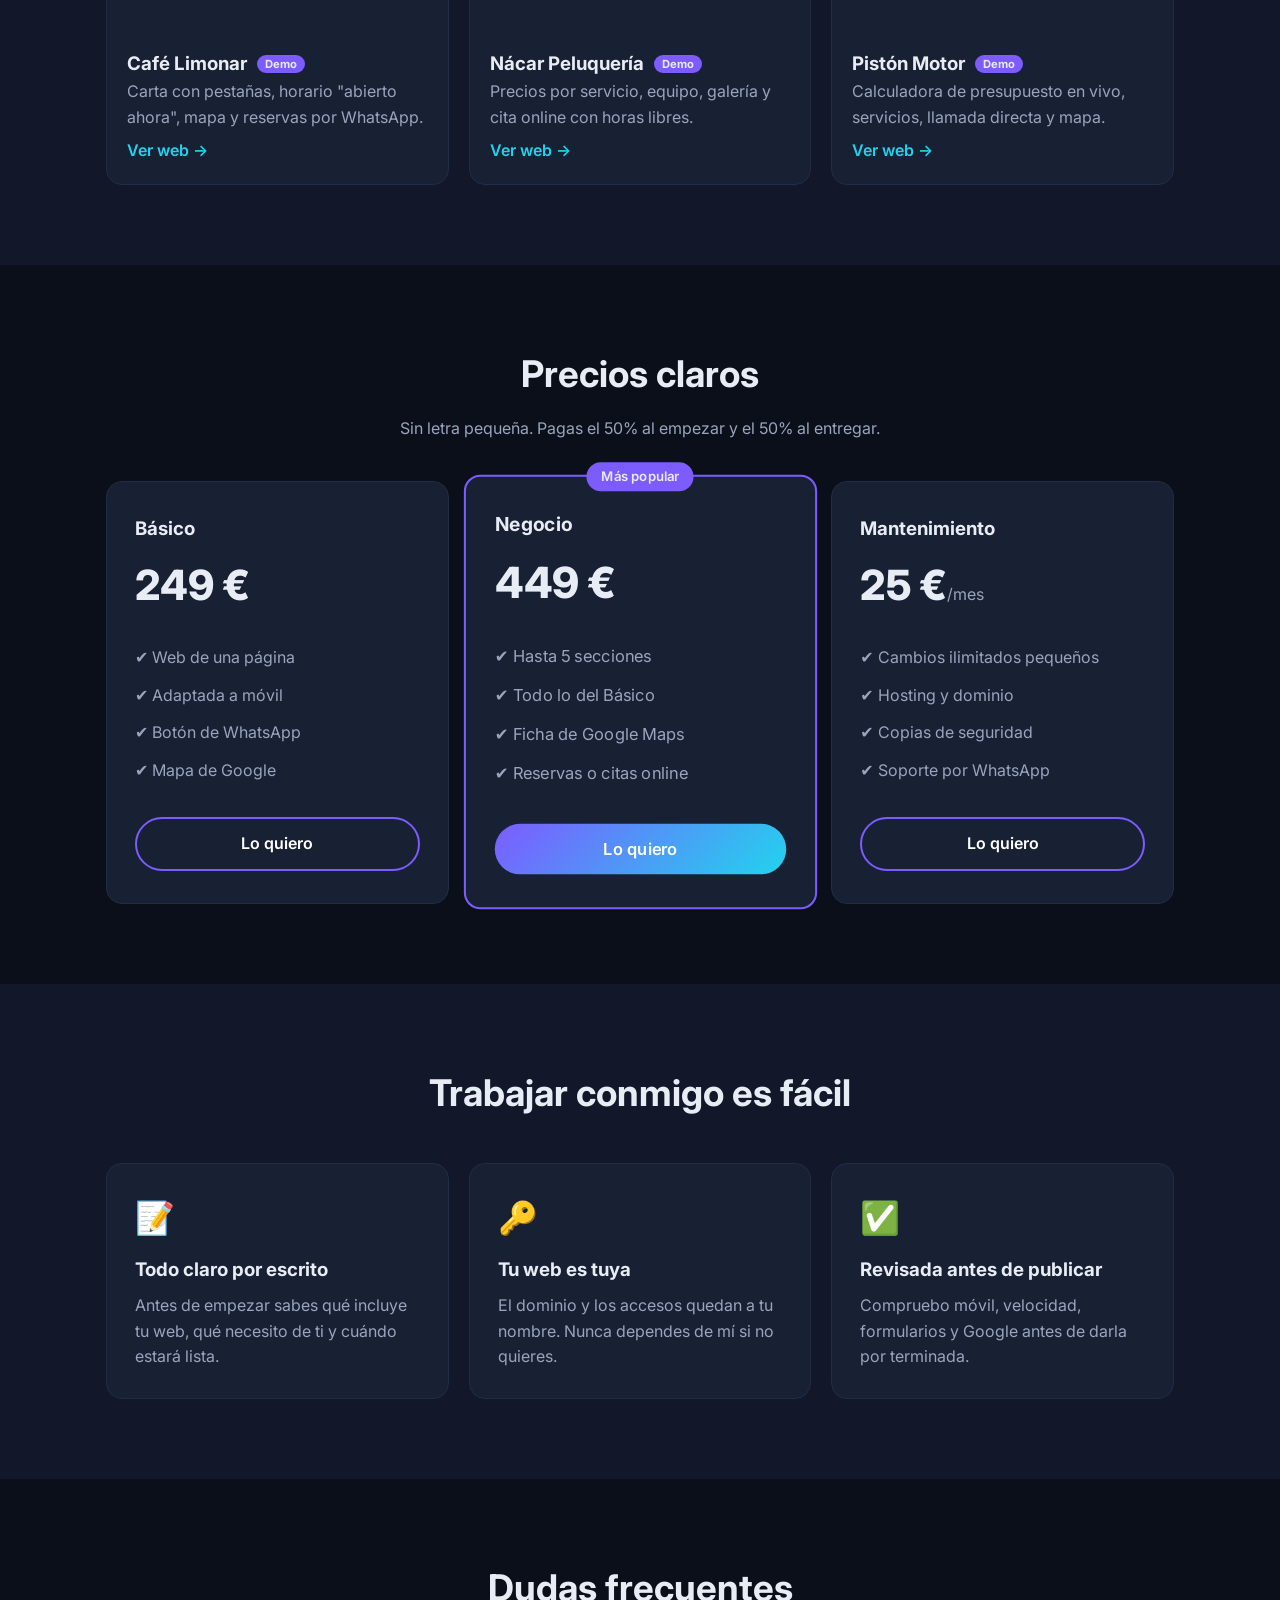
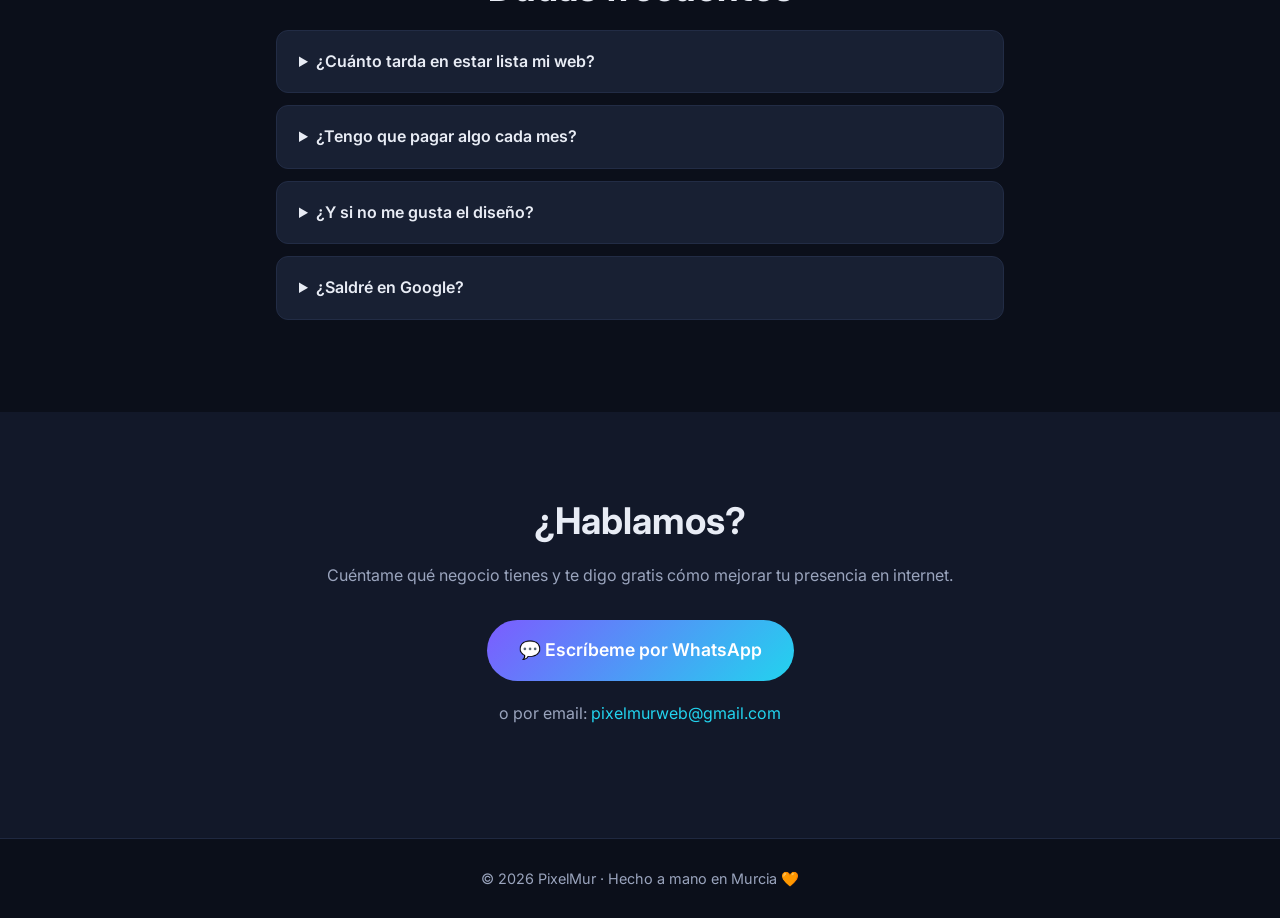
==== commit 50711407: "Cambiar email de contacto a pixelmurweb@gmail.com Co-Authored-By: Claude Opus 5.5 <noreply@anthropic" ====
--- a/index.html
+++ b/index.html
@@ -233,7 +233,7 @@
       <a class="btn btn--big" href="https://wa.me/34622577149?text=Hola,%20me%20interesa%20una%20web%20para%20mi%20negocio" target="_blank" rel="noopener">
         💬 Escríbeme por WhatsApp
       </a>
-      <p class="contact__mail">o por email: <a href="mailto:joseaescas@gmail.com">joseaescas@gmail.com</a></p>
+      <p class="contact__mail">o por email: <a href="mailto:pixelmurweb@gmail.com">pixelmurweb@gmail.com</a></p>
     </div>
   </section>
 
